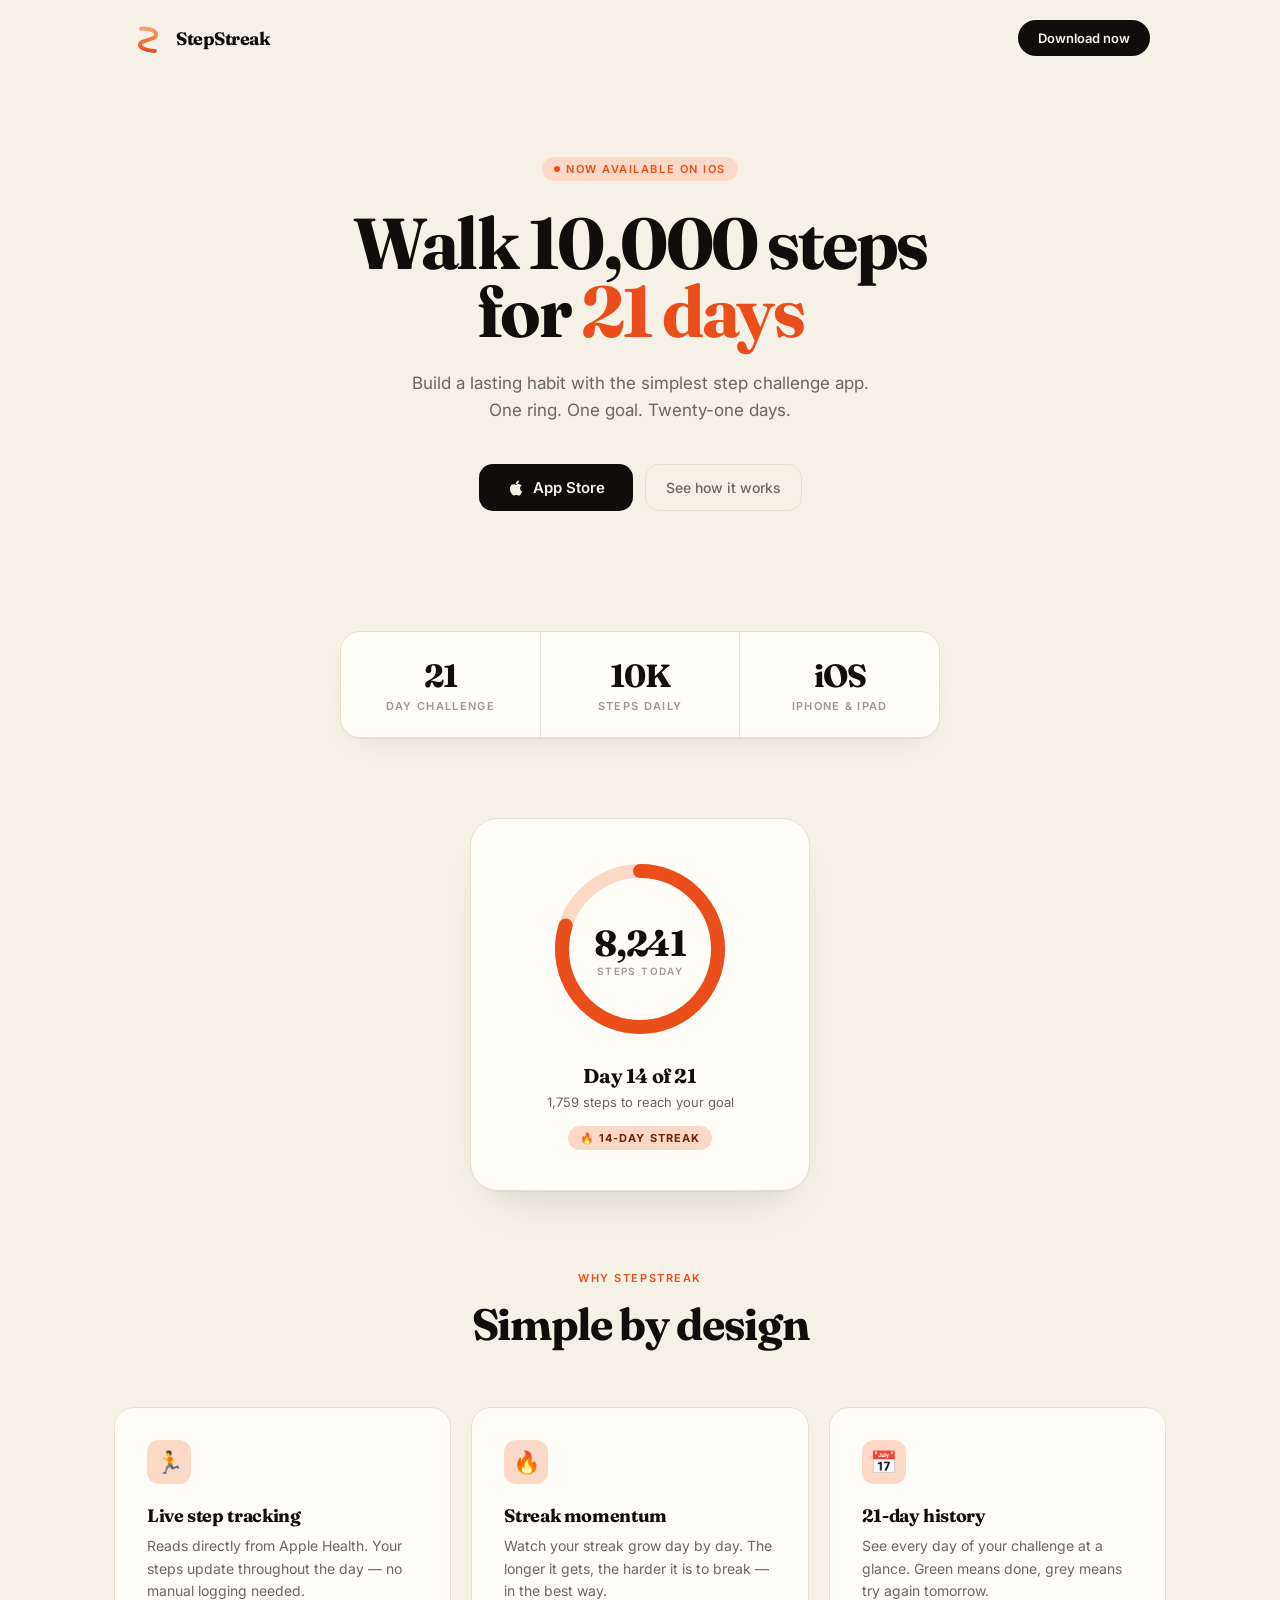
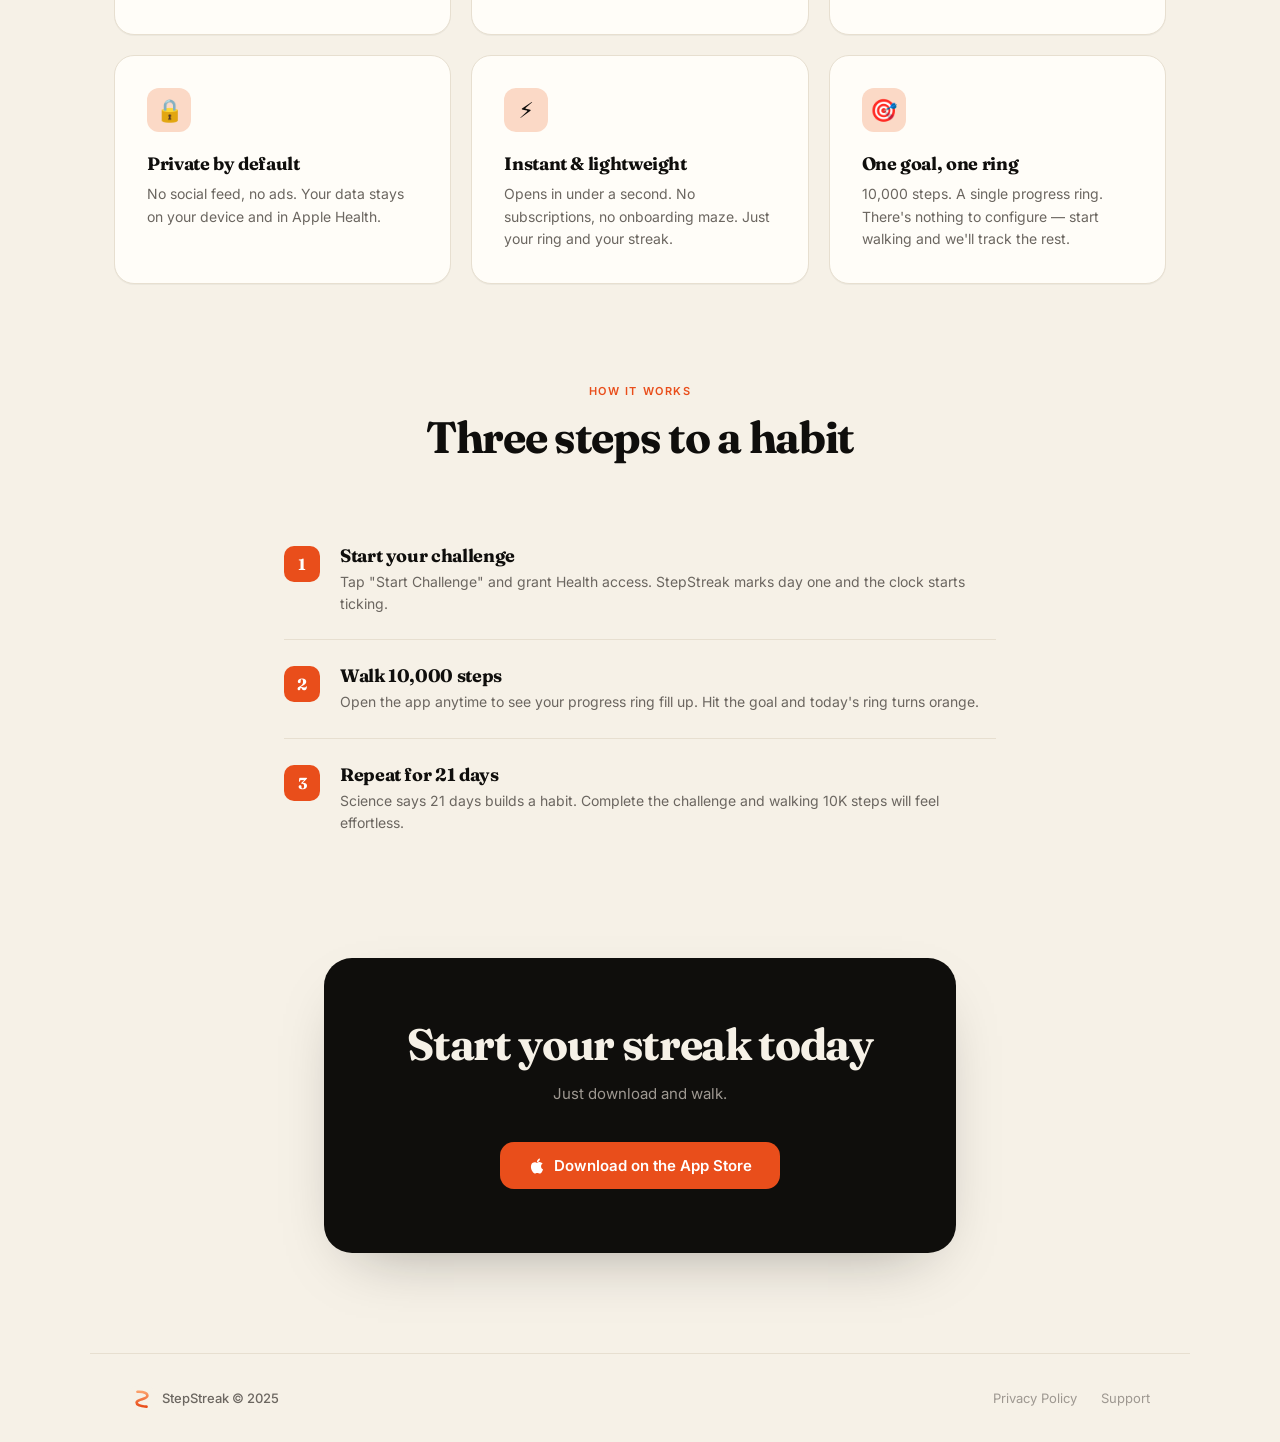
==== index.html @ fafa0986 "StepStreak site: landing, privacy, terms, support, AASA, invite fallback" ====
<!DOCTYPE html>
<html lang="en">
<head>
<meta charset="utf-8"/>
<meta name="viewport" content="width=device-width,initial-scale=1"/>
<title>StepStreak — Walk 10,000 steps for 21 days</title>
<meta name="description" content="The 21-day step challenge. Walk 10,000 steps every day and build a streak that lasts. Available on iOS."/>
<meta property="og:title" content="StepStreak — Walk 10,000 steps for 21 days"/>
<meta property="og:description" content="The 21-day step challenge. Walk 10,000 steps every day and build a streak that lasts."/>
<meta property="og:type" content="website"/>
<link rel="preconnect" href="https://fonts.googleapis.com"/>
<link rel="preconnect" href="https://fonts.gstatic.com" crossorigin/>
<link href="https://fonts.googleapis.com/css2?family=Inter:wght@400;500;600;700&family=Fraunces:opsz,wght@9..144,400..800&display=swap" rel="stylesheet"/>
<style>
*, *::before, *::after { box-sizing: border-box; margin: 0; padding: 0; }

:root {
  --bg: #F6F1E7;
  --bg2: #FBF7EE;
  --card: #FFFDF8;
  --ink: #0F0E0C;
  --ink-muted: #6B6660;
  --ink-subtle: #9E9891;
  --line: #E7DFD0;
  --orange: #E94E1B;
  --orange-tint: #FBD9C6;
  --orange-deep: #7A1F00;
  --success: #1F9E6A;
  --font-display: 'Fraunces', Georgia, serif;
  --font-ui: 'Inter', system-ui, sans-serif;
}

html { background: var(--bg); color: var(--ink); font-family: var(--font-ui); -webkit-font-smoothing: antialiased; scroll-behavior: smooth; }

body { min-height: 100vh; overflow-x: hidden; }

/* ── Nav ── */
nav {
  display: flex;
  align-items: center;
  justify-content: space-between;
  padding: 20px 40px;
  max-width: 1100px;
  margin: 0 auto;
}

.nav-logo {
  display: flex;
  align-items: center;
  gap: 10px;
  text-decoration: none;
  color: var(--ink);
}

.nav-logo svg { width: 36px; height: 36px; border-radius: 9px; }

.nav-logo-text {
  font-family: var(--font-display);
  font-size: 18px;
  font-weight: 700;
  letter-spacing: -0.025em;
}

.nav-cta {
  background: var(--ink);
  color: var(--bg);
  font-size: 13px;
  font-weight: 600;
  padding: 10px 20px;
  border-radius: 999px;
  text-decoration: none;
  transition: opacity 0.15s;
}

.nav-cta:hover { opacity: 0.8; }

/* ── Hero ── */
.hero {
  text-align: center;
  padding: 80px 24px 60px;
  max-width: 720px;
  margin: 0 auto;
}

.eyebrow {
  display: inline-flex;
  align-items: center;
  gap: 6px;
  font-size: 11px;
  font-weight: 600;
  letter-spacing: 0.14em;
  text-transform: uppercase;
  color: var(--orange);
  background: var(--orange-tint);
  padding: 5px 12px;
  border-radius: 999px;
  margin-bottom: 28px;
}

.eyebrow-dot {
  width: 6px;
  height: 6px;
  background: var(--orange);
  border-radius: 50%;
  animation: pulse 2s infinite;
}

@keyframes pulse {
  0%, 100% { opacity: 1; transform: scale(1); }
  50% { opacity: 0.5; transform: scale(0.8); }
}

h1 {
  font-family: var(--font-display);
  font-size: clamp(40px, 7vw, 72px);
  font-weight: 700;
  letter-spacing: -0.035em;
  line-height: 0.95;
  color: var(--ink);
  margin-bottom: 24px;
}

h1 em {
  font-style: normal;
  color: var(--orange);
}

.hero-sub {
  font-size: 17px;
  line-height: 1.6;
  color: var(--ink-muted);
  max-width: 480px;
  margin: 0 auto 40px;
}

.hero-actions {
  display: flex;
  align-items: center;
  justify-content: center;
  gap: 12px;
  flex-wrap: wrap;
}

.btn-primary {
  display: inline-flex;
  align-items: center;
  gap: 8px;
  background: var(--ink);
  color: var(--bg);
  font-size: 15px;
  font-weight: 600;
  padding: 14px 28px;
  border-radius: 14px;
  text-decoration: none;
  transition: transform 0.15s, opacity 0.15s;
}

.btn-primary:hover { transform: translateY(-1px); opacity: 0.9; }

.btn-primary svg { width: 18px; height: 18px; }

.btn-ghost {
  font-size: 14px;
  font-weight: 500;
  color: var(--ink-muted);
  text-decoration: none;
  padding: 14px 20px;
  border-radius: 14px;
  border: 1.5px solid var(--line);
  transition: border-color 0.15s;
}

.btn-ghost:hover { border-color: var(--ink-muted); }

/* ── Stats bar ── */
.stats {
  display: flex;
  justify-content: center;
  gap: 0;
  max-width: 600px;
  margin: 60px auto;
  background: var(--card);
  border: 1px solid var(--line);
  border-radius: 20px;
  overflow: hidden;
  box-shadow: 0 1px 0 rgba(15,14,12,.04), 0 12px 32px -16px rgba(15,14,12,.12);
}

.stat {
  flex: 1;
  text-align: center;
  padding: 24px 16px;
  border-right: 1px solid var(--line);
}

.stat:last-child { border-right: none; }

.stat-num {
  font-family: var(--font-display);
  font-size: 32px;
  font-weight: 700;
  letter-spacing: -0.03em;
  color: var(--ink);
}

.stat-label {
  font-size: 11px;
  font-weight: 600;
  letter-spacing: 0.12em;
  text-transform: uppercase;
  color: var(--ink-subtle);
  margin-top: 4px;
}

/* ── Ring visual ── */
.ring-section {
  display: flex;
  justify-content: center;
  padding: 20px 24px 80px;
}

.ring-card {
  background: var(--card);
  border: 1px solid var(--line);
  border-radius: 28px;
  padding: 40px;
  max-width: 340px;
  width: 100%;
  text-align: center;
  box-shadow: 0 1px 0 rgba(15,14,12,.04), 0 24px 48px -24px rgba(15,14,12,.16);
}

.ring-wrap {
  position: relative;
  width: 180px;
  height: 180px;
  margin: 0 auto 24px;
}

.ring-svg {
  width: 180px;
  height: 180px;
  transform: rotate(-90deg);
}

.ring-track { fill: none; stroke: var(--orange-tint); stroke-width: 14; }

.ring-fill {
  fill: none;
  stroke: var(--orange);
  stroke-width: 14;
  stroke-linecap: round;
  stroke-dasharray: 489;
  stroke-dashoffset: 98;
  transition: stroke-dashoffset 1s cubic-bezier(0.2, 0.8, 0.2, 1);
}

.ring-center {
  position: absolute;
  inset: 0;
  display: flex;
  flex-direction: column;
  align-items: center;
  justify-content: center;
}

.ring-steps {
  font-family: var(--font-display);
  font-size: 36px;
  font-weight: 700;
  letter-spacing: -0.03em;
  color: var(--ink);
}

.ring-label {
  font-size: 10px;
  font-weight: 600;
  letter-spacing: 0.14em;
  text-transform: uppercase;
  color: var(--ink-subtle);
}

.ring-card-title {
  font-family: var(--font-display);
  font-size: 20px;
  font-weight: 700;
  letter-spacing: -0.02em;
  color: var(--ink);
  margin-bottom: 6px;
}

.ring-card-sub { font-size: 13px; color: var(--ink-muted); }

.streak-badge {
  display: inline-flex;
  align-items: center;
  gap: 5px;
  background: var(--orange-tint);
  color: var(--orange-deep);
  font-size: 11px;
  font-weight: 700;
  letter-spacing: 0.1em;
  text-transform: uppercase;
  padding: 5px 12px;
  border-radius: 999px;
  margin-top: 16px;
}

/* ── Features ── */
.features {
  padding: 0 24px 100px;
  max-width: 1100px;
  margin: 0 auto;
}

.section-eyebrow {
  font-size: 11px;
  font-weight: 600;
  letter-spacing: 0.14em;
  text-transform: uppercase;
  color: var(--orange);
  text-align: center;
  margin-bottom: 12px;
}

.section-title {
  font-family: var(--font-display);
  font-size: clamp(28px, 4vw, 44px);
  font-weight: 700;
  letter-spacing: -0.03em;
  text-align: center;
  color: var(--ink);
  margin-bottom: 56px;
}

.feature-grid {
  display: grid;
  grid-template-columns: repeat(auto-fit, minmax(280px, 1fr));
  gap: 20px;
}

.feature-card {
  background: var(--card);
  border: 1px solid var(--line);
  border-radius: 20px;
  padding: 32px;
  box-shadow: 0 1px 0 rgba(15,14,12,.04);
  transition: transform 0.2s, box-shadow 0.2s;
}

.feature-card:hover {
  transform: translateY(-2px);
  box-shadow: 0 1px 0 rgba(15,14,12,.04), 0 16px 40px -20px rgba(15,14,12,.14);
}

.feature-icon {
  width: 44px;
  height: 44px;
  background: var(--orange-tint);
  border-radius: 12px;
  display: flex;
  align-items: center;
  justify-content: center;
  margin-bottom: 20px;
  font-size: 22px;
}

.feature-title {
  font-family: var(--font-display);
  font-size: 18px;
  font-weight: 700;
  letter-spacing: -0.02em;
  color: var(--ink);
  margin-bottom: 8px;
}

.feature-desc {
  font-size: 14px;
  line-height: 1.6;
  color: var(--ink-muted);
}

/* ── How it works ── */
.how {
  padding: 0 24px 100px;
  max-width: 760px;
  margin: 0 auto;
  text-align: center;
}

.steps-list {
  display: flex;
  flex-direction: column;
  gap: 0;
  margin-top: 40px;
  text-align: left;
}

.step {
  display: flex;
  gap: 20px;
  padding: 24px 0;
  border-bottom: 1px solid var(--line);
}

.step:last-child { border-bottom: none; }

.step-num {
  width: 36px;
  height: 36px;
  background: var(--orange);
  color: #fff;
  border-radius: 10px;
  display: flex;
  align-items: center;
  justify-content: center;
  font-family: var(--font-display);
  font-size: 16px;
  font-weight: 700;
  flex-shrink: 0;
  margin-top: 2px;
}

.step-content {}

.step-title {
  font-family: var(--font-display);
  font-size: 18px;
  font-weight: 700;
  letter-spacing: -0.02em;
  color: var(--ink);
  margin-bottom: 4px;
}

.step-desc {
  font-size: 14px;
  line-height: 1.6;
  color: var(--ink-muted);
}

/* ── CTA ── */
.cta-section {
  padding: 0 24px 100px;
  max-width: 680px;
  margin: 0 auto;
  text-align: center;
}

.cta-card {
  background: var(--ink);
  border-radius: 28px;
  padding: 64px 48px;
  color: var(--bg);
  box-shadow: 0 24px 64px -32px rgba(15,14,12,.4);
}

.cta-card h2 {
  font-family: var(--font-display);
  font-size: clamp(28px, 5vw, 44px);
  font-weight: 700;
  letter-spacing: -0.03em;
  line-height: 1;
  margin-bottom: 16px;
}

.cta-card p {
  font-size: 15px;
  line-height: 1.6;
  color: var(--ink-subtle);
  margin-bottom: 36px;
}

.btn-orange {
  display: inline-flex;
  align-items: center;
  gap: 8px;
  background: var(--orange);
  color: #fff;
  font-size: 15px;
  font-weight: 600;
  padding: 14px 28px;
  border-radius: 14px;
  text-decoration: none;
  transition: transform 0.15s, opacity 0.15s;
}

.btn-orange:hover { transform: translateY(-1px); opacity: 0.9; }

/* ── Footer ── */
footer {
  border-top: 1px solid var(--line);
  padding: 32px 40px;
  max-width: 1100px;
  margin: 0 auto;
  display: flex;
  align-items: center;
  justify-content: space-between;
  flex-wrap: wrap;
  gap: 16px;
}

.footer-logo {
  display: flex;
  align-items: center;
  gap: 8px;
  text-decoration: none;
  color: var(--ink-muted);
  font-size: 13px;
  font-weight: 500;
}

.footer-logo svg { width: 24px; height: 24px; border-radius: 6px; }

.footer-links {
  display: flex;
  gap: 24px;
}

.footer-links a {
  font-size: 13px;
  color: var(--ink-subtle);
  text-decoration: none;
  transition: color 0.15s;
}

.footer-links a:hover { color: var(--ink); }

@media (max-width: 600px) {
  nav { padding: 16px 20px; }
  .hero { padding: 60px 20px 40px; }
  .stats { flex-direction: column; max-width: 280px; }
  .stat { border-right: none; border-bottom: 1px solid var(--line); }
  .stat:last-child { border-bottom: none; }
  .cta-card { padding: 40px 24px; }
  footer { flex-direction: column; align-items: flex-start; padding: 24px 20px; }
}
</style>
</head>
<body>

<!-- Nav -->
<nav>
  <a href="/" class="nav-logo">
    <svg xmlns="http://www.w3.org/2000/svg" viewBox="0 0 200 200">
      <rect width="200" height="200" rx="44" fill="#F6F1E7"/>
      <defs><linearGradient id="g" x1="50%" y1="0%" x2="50%" y2="100%"><stop offset="0%" stop-color="#FBA06B"/><stop offset="100%" stop-color="#E94E1B"/></linearGradient></defs>
      <path d="M62 48 C62 48, 145 42, 145 82 C145 112, 55 108, 55 138 C55 168, 138 172, 138 172" fill="none" stroke="url(#g)" stroke-width="22" stroke-linecap="round"/>
    </svg>
    <span class="nav-logo-text">StepStreak</span>
  </a>
  <a href="#download" class="nav-cta">Download now</a>
</nav>

<!-- Hero -->
<section class="hero">
  <div class="eyebrow"><span class="eyebrow-dot"></span>Now available on iOS</div>
  <h1>Walk 10,000 steps for <em>21 days</em></h1>
  <p class="hero-sub">Build a lasting habit with the simplest step challenge app. One ring. One goal. Twenty-one days.</p>
  <div class="hero-actions">
    <a href="#download" class="btn-primary" id="download">
      <svg viewBox="0 0 24 24" fill="currentColor"><path d="M18.71 19.5c-.83 1.24-1.71 2.45-3.05 2.47-1.34.03-1.77-.79-3.29-.79-1.53 0-2 .77-3.27.82-1.31.05-2.3-1.32-3.14-2.53C4.25 17 2.94 12.45 4.7 9.39c.87-1.52 2.43-2.48 4.12-2.51 1.28-.02 2.5.87 3.29.87.78 0 2.26-1.07 3.8-.91.65.03 2.47.26 3.64 1.98-.09.06-2.17 1.28-2.15 3.81.03 3.02 2.65 4.03 2.68 4.04-.03.07-.42 1.44-1.38 2.83M13 3.5c.73-.83 1.94-1.46 2.94-1.5.13 1.17-.34 2.35-1.04 3.19-.69.85-1.83 1.51-2.95 1.42-.15-1.15.41-2.35 1.05-3.11z"/></svg>
      App Store
    </a>
    <a href="#how" class="btn-ghost">See how it works</a>
  </div>
</section>

<!-- Stats -->
<div class="stats">
  <div class="stat">
    <div class="stat-num">21</div>
    <div class="stat-label">Day challenge</div>
  </div>
  <div class="stat">
    <div class="stat-num">10K</div>
    <div class="stat-label">Steps daily</div>
  </div>
  <div class="stat">
    <div class="stat-num">iOS</div>
    <div class="stat-label">iPhone & iPad</div>
  </div>
</div>

<!-- Ring visual -->
<div class="ring-section">
  <div class="ring-card">
    <div class="ring-wrap">
      <svg class="ring-svg" viewBox="0 0 180 180">
        <circle class="ring-track" cx="90" cy="90" r="78"/>
        <circle class="ring-fill" cx="90" cy="90" r="78"/>
      </svg>
      <div class="ring-center">
        <span class="ring-steps">8,241</span>
        <span class="ring-label">steps today</span>
      </div>
    </div>
    <div class="ring-card-title">Day 14 of 21</div>
    <div class="ring-card-sub">1,759 steps to reach your goal</div>
    <div class="streak-badge">🔥 14-day streak</div>
  </div>
</div>

<!-- Features -->
<section class="features">
  <div class="section-eyebrow">Why StepStreak</div>
  <div class="section-title">Simple by design</div>
  <div class="feature-grid">
    <div class="feature-card">
      <div class="feature-icon">🏃</div>
      <div class="feature-title">Live step tracking</div>
      <div class="feature-desc">Reads directly from Apple Health. Your steps update throughout the day — no manual logging needed.</div>
    </div>
    <div class="feature-card">
      <div class="feature-icon">🔥</div>
      <div class="feature-title">Streak momentum</div>
      <div class="feature-desc">Watch your streak grow day by day. The longer it gets, the harder it is to break — in the best way.</div>
    </div>
    <div class="feature-card">
      <div class="feature-icon">📅</div>
      <div class="feature-title">21-day history</div>
      <div class="feature-desc">See every day of your challenge at a glance. Green means done, grey means try again tomorrow.</div>
    </div>
    <div class="feature-card">
      <div class="feature-icon">🔒</div>
      <div class="feature-title">Private by default</div>
      <div class="feature-desc">No social feed, no ads. Your data stays on your device and in Apple Health.</div>
    </div>
    <div class="feature-card">
      <div class="feature-icon">⚡️</div>
      <div class="feature-title">Instant & lightweight</div>
      <div class="feature-desc">Opens in under a second. No subscriptions, no onboarding maze. Just your ring and your streak.</div>
    </div>
    <div class="feature-card">
      <div class="feature-icon">🎯</div>
      <div class="feature-title">One goal, one ring</div>
      <div class="feature-desc">10,000 steps. A single progress ring. There's nothing to configure — start walking and we'll track the rest.</div>
    </div>
  </div>
</section>

<!-- How it works -->
<section class="how" id="how">
  <div class="section-eyebrow">How it works</div>
  <div class="section-title">Three steps to a habit</div>
  <div class="steps-list">
    <div class="step">
      <div class="step-num">1</div>
      <div class="step-content">
        <div class="step-title">Start your challenge</div>
        <div class="step-desc">Tap "Start Challenge" and grant Health access. StepStreak marks day one and the clock starts ticking.</div>
      </div>
    </div>
    <div class="step">
      <div class="step-num">2</div>
      <div class="step-content">
        <div class="step-title">Walk 10,000 steps</div>
        <div class="step-desc">Open the app anytime to see your progress ring fill up. Hit the goal and today's ring turns orange.</div>
      </div>
    </div>
    <div class="step">
      <div class="step-num">3</div>
      <div class="step-content">
        <div class="step-title">Repeat for 21 days</div>
        <div class="step-desc">Science says 21 days builds a habit. Complete the challenge and walking 10K steps will feel effortless.</div>
      </div>
    </div>
  </div>
</section>

<!-- CTA -->
<section class="cta-section">
  <div class="cta-card">
    <h2>Start your streak today</h2>
    <p>Just download and walk.</p>
    <a href="#" class="btn-orange">
      <svg viewBox="0 0 24 24" fill="currentColor" style="width:18px;height:18px"><path d="M18.71 19.5c-.83 1.24-1.71 2.45-3.05 2.47-1.34.03-1.77-.79-3.29-.79-1.53 0-2 .77-3.27.82-1.31.05-2.3-1.32-3.14-2.53C4.25 17 2.94 12.45 4.7 9.39c.87-1.52 2.43-2.48 4.12-2.51 1.28-.02 2.5.87 3.29.87.78 0 2.26-1.07 3.8-.91.65.03 2.47.26 3.64 1.98-.09.06-2.17 1.28-2.15 3.81.03 3.02 2.65 4.03 2.68 4.04-.03.07-.42 1.44-1.38 2.83M13 3.5c.73-.83 1.94-1.46 2.94-1.5.13 1.17-.34 2.35-1.04 3.19-.69.85-1.83 1.51-2.95 1.42-.15-1.15.41-2.35 1.05-3.11z"/></svg>
      Download on the App Store
    </a>
  </div>
</section>

<!-- Footer -->
<footer>
  <a href="/" class="footer-logo">
    <svg xmlns="http://www.w3.org/2000/svg" viewBox="0 0 200 200">
      <rect width="200" height="200" rx="44" fill="#F6F1E7"/>
      <defs><linearGradient id="gf" x1="50%" y1="0%" x2="50%" y2="100%"><stop offset="0%" stop-color="#FBA06B"/><stop offset="100%" stop-color="#E94E1B"/></linearGradient></defs>
      <path d="M62 48 C62 48, 145 42, 145 82 C145 112, 55 108, 55 138 C55 168, 138 172, 138 172" fill="none" stroke="url(#gf)" stroke-width="22" stroke-linecap="round"/>
    </svg>
    StepStreak © 2025
  </a>
  <div class="footer-links">
    <a href="/privacy">Privacy Policy</a>
    <a href="/support">Support</a>
  </div>
</footer>

</body>
</html>
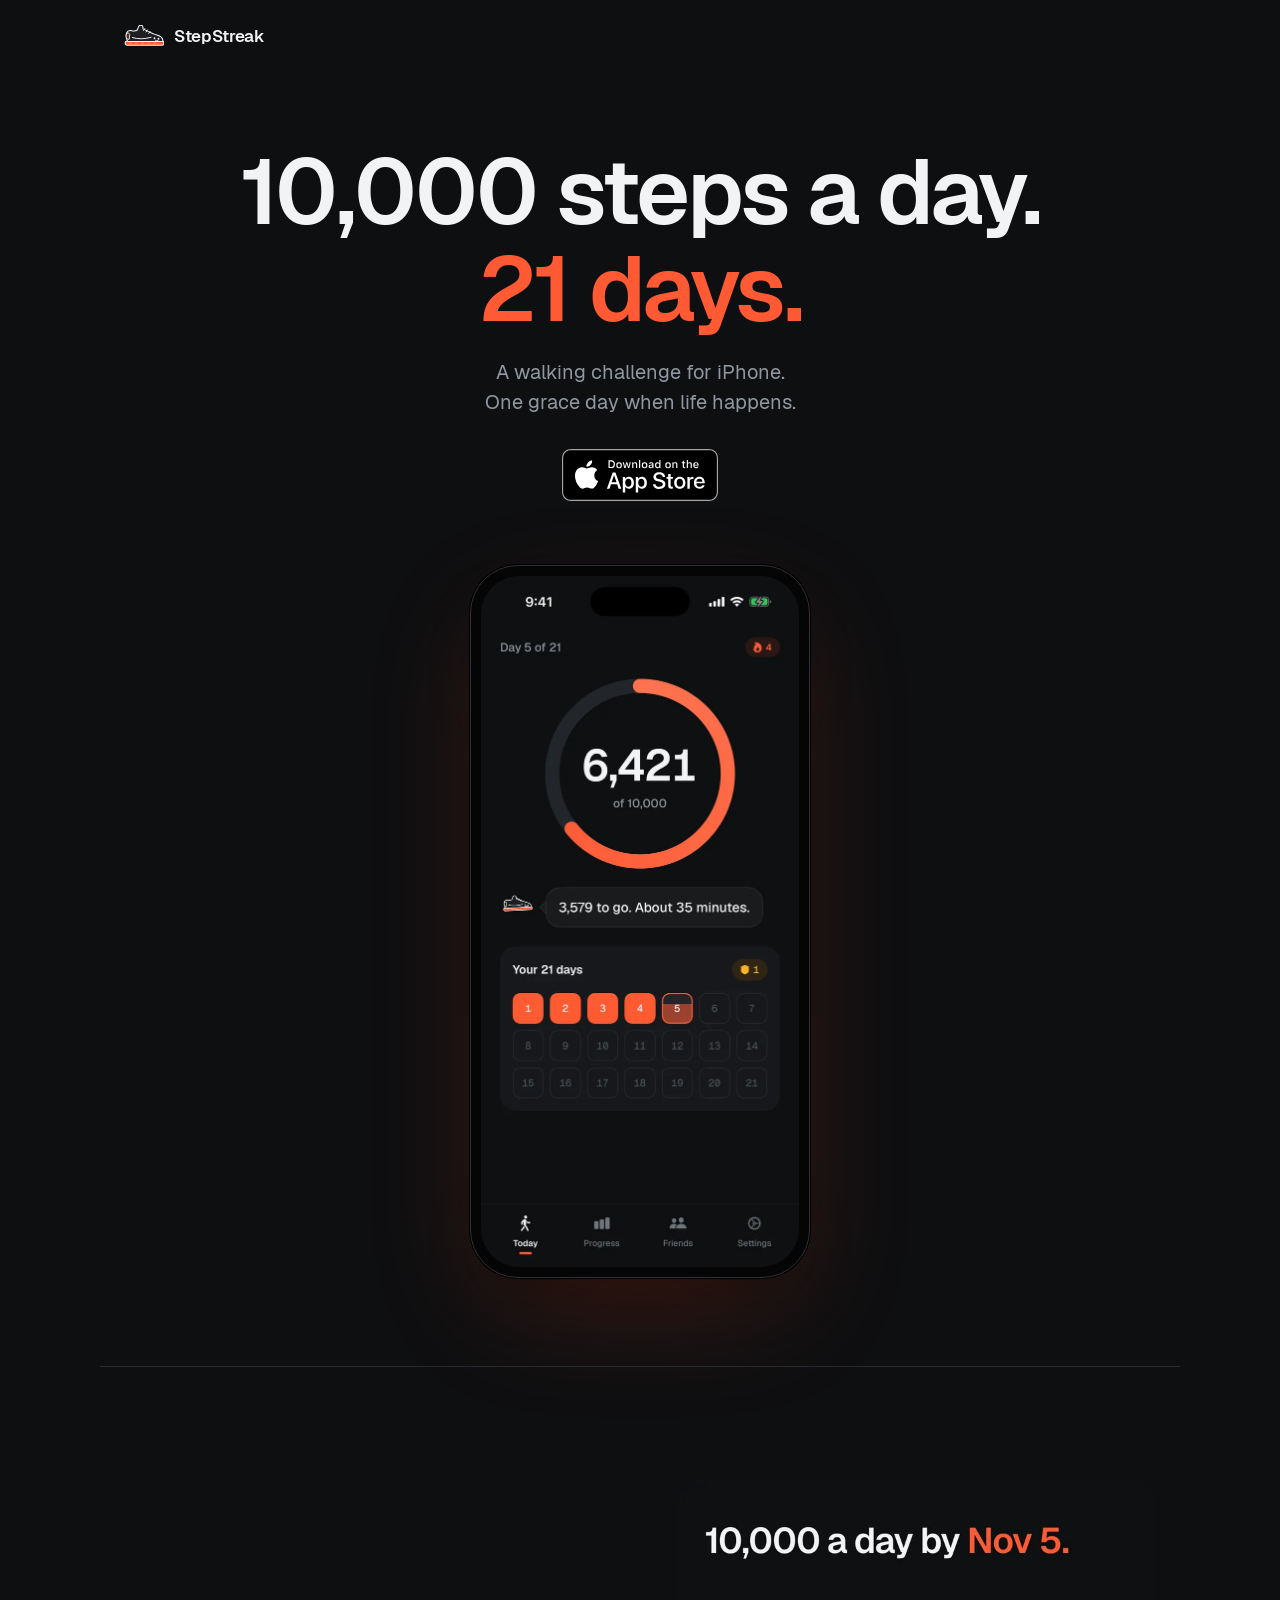
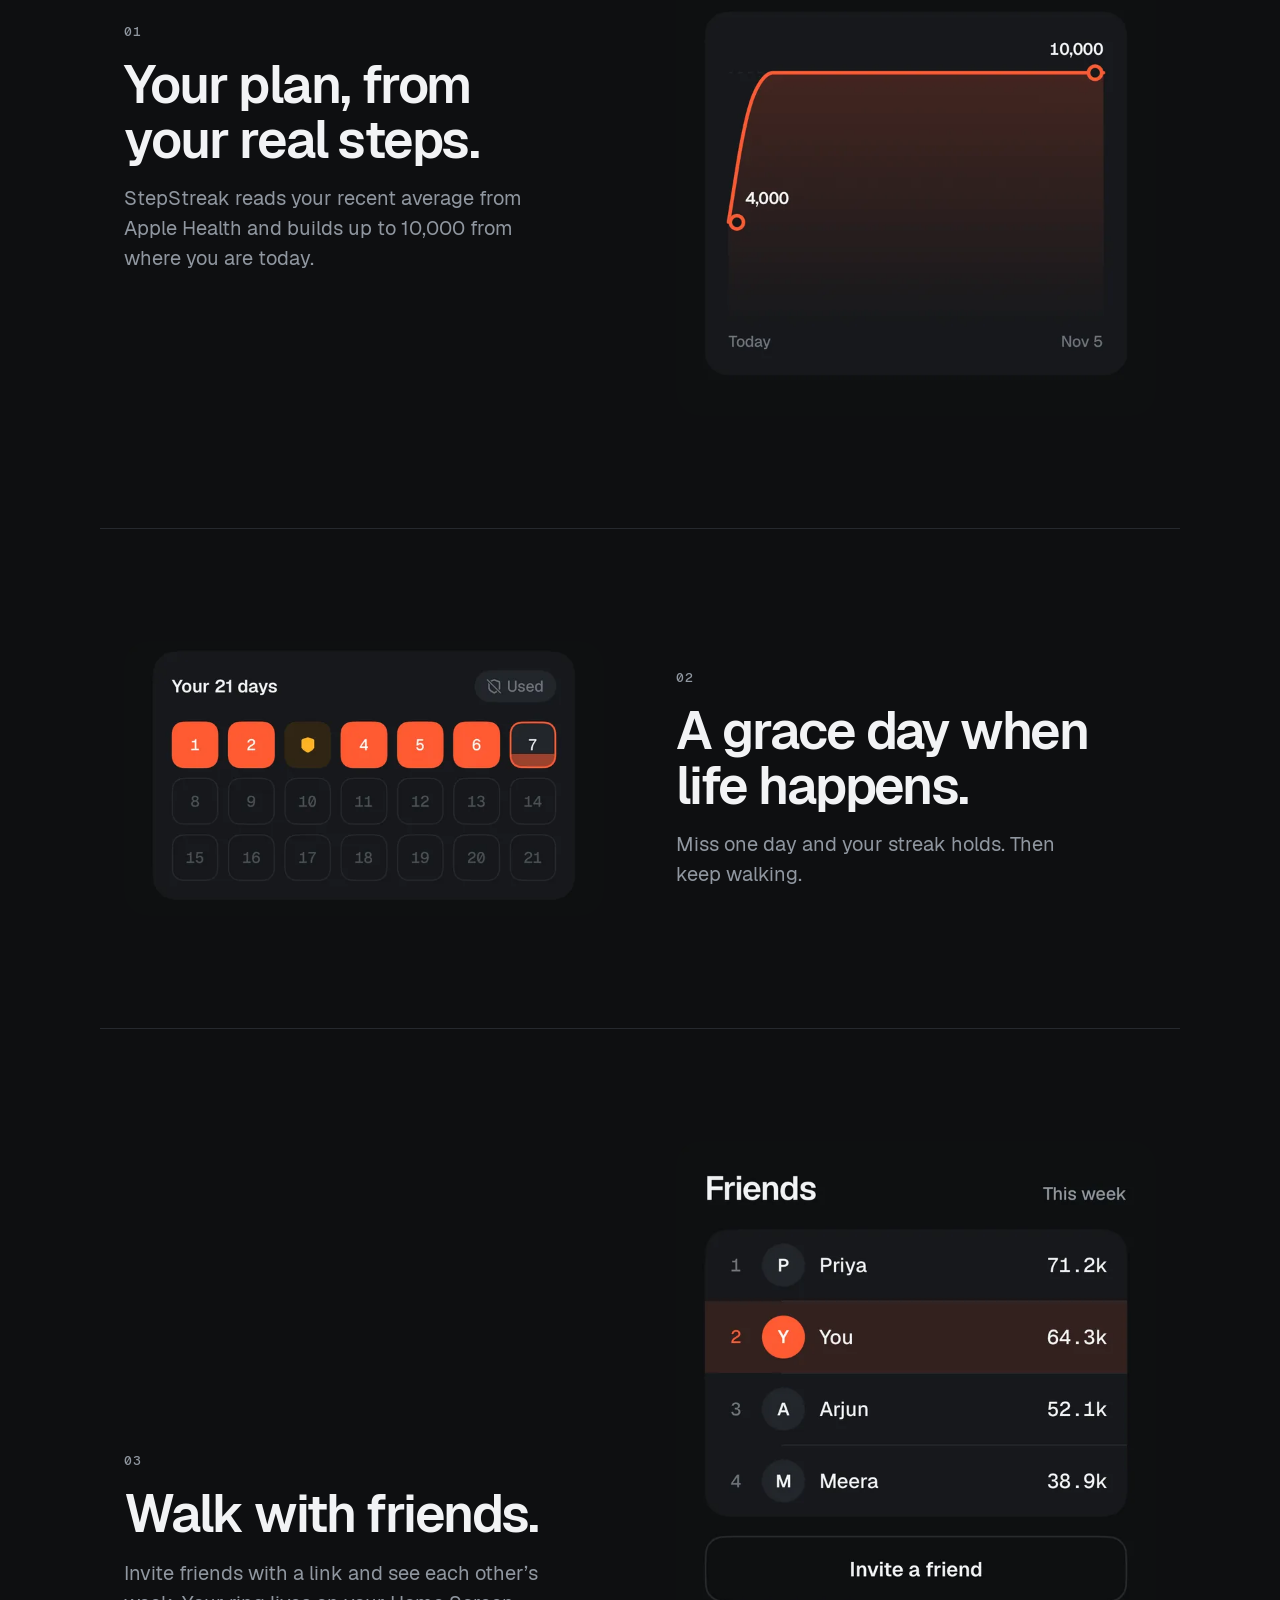
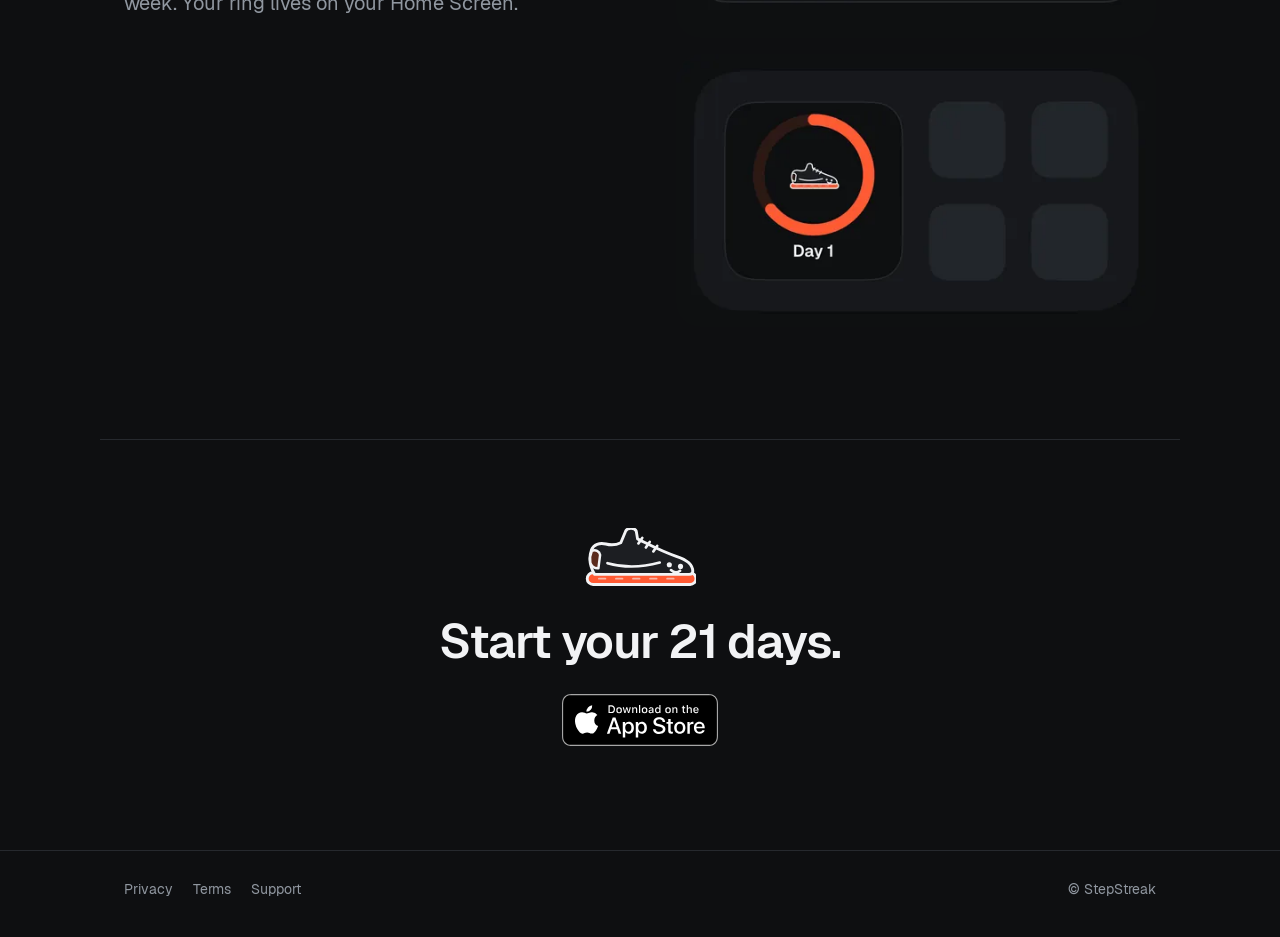
==== commit 9fec6211: "Redesign site in the Ember look to match the app Dark Ember tokens, self-hosted Geist/Geist Mono, sn" ====
--- a/index.html
+++ b/index.html
@@ -1,699 +1,131 @@
 <!DOCTYPE html>
 <html lang="en">
 <head>
-<meta charset="utf-8"/>
-<meta name="viewport" content="width=device-width,initial-scale=1"/>
-<title>StepStreak — Walk 10,000 steps for 21 days</title>
-<meta name="description" content="The 21-day step challenge. Walk 10,000 steps every day and build a streak that lasts. Available on iOS."/>
-<meta property="og:title" content="StepStreak — Walk 10,000 steps for 21 days"/>
-<meta property="og:description" content="The 21-day step challenge. Walk 10,000 steps every day and build a streak that lasts."/>
-<meta property="og:type" content="website"/>
-<link rel="preconnect" href="https://fonts.googleapis.com"/>
-<link rel="preconnect" href="https://fonts.gstatic.com" crossorigin/>
-<link href="https://fonts.googleapis.com/css2?family=Inter:wght@400;500;600;700&family=Fraunces:opsz,wght@9..144,400..800&display=swap" rel="stylesheet"/>
-<style>
-*, *::before, *::after { box-sizing: border-box; margin: 0; padding: 0; }
-
-:root {
-  --bg: #F6F1E7;
-  --bg2: #FBF7EE;
-  --card: #FFFDF8;
-  --ink: #0F0E0C;
-  --ink-muted: #6B6660;
-  --ink-subtle: #9E9891;
-  --line: #E7DFD0;
-  --orange: #E94E1B;
-  --orange-tint: #FBD9C6;
-  --orange-deep: #7A1F00;
-  --success: #1F9E6A;
-  --font-display: 'Fraunces', Georgia, serif;
-  --font-ui: 'Inter', system-ui, sans-serif;
-}
-
-html { background: var(--bg); color: var(--ink); font-family: var(--font-ui); -webkit-font-smoothing: antialiased; scroll-behavior: smooth; }
-
-body { min-height: 100vh; overflow-x: hidden; }
-
-/* ── Nav ── */
-nav {
-  display: flex;
-  align-items: center;
-  justify-content: space-between;
-  padding: 20px 40px;
-  max-width: 1100px;
-  margin: 0 auto;
-}
-
-.nav-logo {
-  display: flex;
-  align-items: center;
-  gap: 10px;
-  text-decoration: none;
-  color: var(--ink);
-}
-
-.nav-logo svg { width: 36px; height: 36px; border-radius: 9px; }
-
-.nav-logo-text {
-  font-family: var(--font-display);
-  font-size: 18px;
-  font-weight: 700;
-  letter-spacing: -0.025em;
-}
-
-.nav-cta {
-  background: var(--ink);
-  color: var(--bg);
-  font-size: 13px;
-  font-weight: 600;
-  padding: 10px 20px;
-  border-radius: 999px;
-  text-decoration: none;
-  transition: opacity 0.15s;
-}
-
-.nav-cta:hover { opacity: 0.8; }
-
-/* ── Hero ── */
-.hero {
-  text-align: center;
-  padding: 80px 24px 60px;
-  max-width: 720px;
-  margin: 0 auto;
-}
-
-.eyebrow {
-  display: inline-flex;
-  align-items: center;
-  gap: 6px;
-  font-size: 11px;
-  font-weight: 600;
-  letter-spacing: 0.14em;
-  text-transform: uppercase;
-  color: var(--orange);
-  background: var(--orange-tint);
-  padding: 5px 12px;
-  border-radius: 999px;
-  margin-bottom: 28px;
-}
-
-.eyebrow-dot {
-  width: 6px;
-  height: 6px;
-  background: var(--orange);
-  border-radius: 50%;
-  animation: pulse 2s infinite;
-}
-
-@keyframes pulse {
-  0%, 100% { opacity: 1; transform: scale(1); }
-  50% { opacity: 0.5; transform: scale(0.8); }
-}
-
-h1 {
-  font-family: var(--font-display);
-  font-size: clamp(40px, 7vw, 72px);
-  font-weight: 700;
-  letter-spacing: -0.035em;
-  line-height: 0.95;
-  color: var(--ink);
-  margin-bottom: 24px;
-}
-
-h1 em {
-  font-style: normal;
-  color: var(--orange);
-}
-
-.hero-sub {
-  font-size: 17px;
-  line-height: 1.6;
-  color: var(--ink-muted);
-  max-width: 480px;
-  margin: 0 auto 40px;
-}
-
-.hero-actions {
-  display: flex;
-  align-items: center;
-  justify-content: center;
-  gap: 12px;
-  flex-wrap: wrap;
-}
-
-.btn-primary {
-  display: inline-flex;
-  align-items: center;
-  gap: 8px;
-  background: var(--ink);
-  color: var(--bg);
-  font-size: 15px;
-  font-weight: 600;
-  padding: 14px 28px;
-  border-radius: 14px;
-  text-decoration: none;
-  transition: transform 0.15s, opacity 0.15s;
-}
-
-.btn-primary:hover { transform: translateY(-1px); opacity: 0.9; }
-
-.btn-primary svg { width: 18px; height: 18px; }
-
-.btn-ghost {
-  font-size: 14px;
-  font-weight: 500;
-  color: var(--ink-muted);
-  text-decoration: none;
-  padding: 14px 20px;
-  border-radius: 14px;
-  border: 1.5px solid var(--line);
-  transition: border-color 0.15s;
-}
-
-.btn-ghost:hover { border-color: var(--ink-muted); }
-
-/* ── Stats bar ── */
-.stats {
-  display: flex;
-  justify-content: center;
-  gap: 0;
-  max-width: 600px;
-  margin: 60px auto;
-  background: var(--card);
-  border: 1px solid var(--line);
-  border-radius: 20px;
-  overflow: hidden;
-  box-shadow: 0 1px 0 rgba(15,14,12,.04), 0 12px 32px -16px rgba(15,14,12,.12);
-}
-
-.stat {
-  flex: 1;
-  text-align: center;
-  padding: 24px 16px;
-  border-right: 1px solid var(--line);
-}
-
-.stat:last-child { border-right: none; }
-
-.stat-num {
-  font-family: var(--font-display);
-  font-size: 32px;
-  font-weight: 700;
-  letter-spacing: -0.03em;
-  color: var(--ink);
-}
-
-.stat-label {
-  font-size: 11px;
-  font-weight: 600;
-  letter-spacing: 0.12em;
-  text-transform: uppercase;
-  color: var(--ink-subtle);
-  margin-top: 4px;
-}
-
-/* ── Ring visual ── */
-.ring-section {
-  display: flex;
-  justify-content: center;
-  padding: 20px 24px 80px;
-}
-
-.ring-card {
-  background: var(--card);
-  border: 1px solid var(--line);
-  border-radius: 28px;
-  padding: 40px;
-  max-width: 340px;
-  width: 100%;
-  text-align: center;
-  box-shadow: 0 1px 0 rgba(15,14,12,.04), 0 24px 48px -24px rgba(15,14,12,.16);
-}
-
-.ring-wrap {
-  position: relative;
-  width: 180px;
-  height: 180px;
-  margin: 0 auto 24px;
-}
-
-.ring-svg {
-  width: 180px;
-  height: 180px;
-  transform: rotate(-90deg);
-}
-
-.ring-track { fill: none; stroke: var(--orange-tint); stroke-width: 14; }
-
-.ring-fill {
-  fill: none;
-  stroke: var(--orange);
-  stroke-width: 14;
-  stroke-linecap: round;
-  stroke-dasharray: 489;
-  stroke-dashoffset: 98;
-  transition: stroke-dashoffset 1s cubic-bezier(0.2, 0.8, 0.2, 1);
-}
-
-.ring-center {
-  position: absolute;
-  inset: 0;
-  display: flex;
-  flex-direction: column;
-  align-items: center;
-  justify-content: center;
-}
-
-.ring-steps {
-  font-family: var(--font-display);
-  font-size: 36px;
-  font-weight: 700;
-  letter-spacing: -0.03em;
-  color: var(--ink);
-}
-
-.ring-label {
-  font-size: 10px;
-  font-weight: 600;
-  letter-spacing: 0.14em;
-  text-transform: uppercase;
-  color: var(--ink-subtle);
-}
-
-.ring-card-title {
-  font-family: var(--font-display);
-  font-size: 20px;
-  font-weight: 700;
-  letter-spacing: -0.02em;
-  color: var(--ink);
-  margin-bottom: 6px;
-}
-
-.ring-card-sub { font-size: 13px; color: var(--ink-muted); }
-
-.streak-badge {
-  display: inline-flex;
-  align-items: center;
-  gap: 5px;
-  background: var(--orange-tint);
-  color: var(--orange-deep);
-  font-size: 11px;
-  font-weight: 700;
-  letter-spacing: 0.1em;
-  text-transform: uppercase;
-  padding: 5px 12px;
-  border-radius: 999px;
-  margin-top: 16px;
-}
-
-/* ── Features ── */
-.features {
-  padding: 0 24px 100px;
-  max-width: 1100px;
-  margin: 0 auto;
-}
-
-.section-eyebrow {
-  font-size: 11px;
-  font-weight: 600;
-  letter-spacing: 0.14em;
-  text-transform: uppercase;
-  color: var(--orange);
-  text-align: center;
-  margin-bottom: 12px;
-}
-
-.section-title {
-  font-family: var(--font-display);
-  font-size: clamp(28px, 4vw, 44px);
-  font-weight: 700;
-  letter-spacing: -0.03em;
-  text-align: center;
-  color: var(--ink);
-  margin-bottom: 56px;
-}
-
-.feature-grid {
-  display: grid;
-  grid-template-columns: repeat(auto-fit, minmax(280px, 1fr));
-  gap: 20px;
-}
-
-.feature-card {
-  background: var(--card);
-  border: 1px solid var(--line);
-  border-radius: 20px;
-  padding: 32px;
-  box-shadow: 0 1px 0 rgba(15,14,12,.04);
-  transition: transform 0.2s, box-shadow 0.2s;
-}
-
-.feature-card:hover {
-  transform: translateY(-2px);
-  box-shadow: 0 1px 0 rgba(15,14,12,.04), 0 16px 40px -20px rgba(15,14,12,.14);
-}
-
-.feature-icon {
-  width: 44px;
-  height: 44px;
-  background: var(--orange-tint);
-  border-radius: 12px;
-  display: flex;
-  align-items: center;
-  justify-content: center;
-  margin-bottom: 20px;
-  font-size: 22px;
-}
-
-.feature-title {
-  font-family: var(--font-display);
-  font-size: 18px;
-  font-weight: 700;
-  letter-spacing: -0.02em;
-  color: var(--ink);
-  margin-bottom: 8px;
-}
-
-.feature-desc {
-  font-size: 14px;
-  line-height: 1.6;
-  color: var(--ink-muted);
-}
-
-/* ── How it works ── */
-.how {
-  padding: 0 24px 100px;
-  max-width: 760px;
-  margin: 0 auto;
-  text-align: center;
-}
-
-.steps-list {
-  display: flex;
-  flex-direction: column;
-  gap: 0;
-  margin-top: 40px;
-  text-align: left;
-}
-
-.step {
-  display: flex;
-  gap: 20px;
-  padding: 24px 0;
-  border-bottom: 1px solid var(--line);
-}
-
-.step:last-child { border-bottom: none; }
-
-.step-num {
-  width: 36px;
-  height: 36px;
-  background: var(--orange);
-  color: #fff;
-  border-radius: 10px;
-  display: flex;
-  align-items: center;
-  justify-content: center;
-  font-family: var(--font-display);
-  font-size: 16px;
-  font-weight: 700;
-  flex-shrink: 0;
-  margin-top: 2px;
-}
-
-.step-content {}
-
-.step-title {
-  font-family: var(--font-display);
-  font-size: 18px;
-  font-weight: 700;
-  letter-spacing: -0.02em;
-  color: var(--ink);
-  margin-bottom: 4px;
-}
-
-.step-desc {
-  font-size: 14px;
-  line-height: 1.6;
-  color: var(--ink-muted);
-}
-
-/* ── CTA ── */
-.cta-section {
-  padding: 0 24px 100px;
-  max-width: 680px;
-  margin: 0 auto;
-  text-align: center;
-}
-
-.cta-card {
-  background: var(--ink);
-  border-radius: 28px;
-  padding: 64px 48px;
-  color: var(--bg);
-  box-shadow: 0 24px 64px -32px rgba(15,14,12,.4);
-}
-
-.cta-card h2 {
-  font-family: var(--font-display);
-  font-size: clamp(28px, 5vw, 44px);
-  font-weight: 700;
-  letter-spacing: -0.03em;
-  line-height: 1;
-  margin-bottom: 16px;
-}
-
-.cta-card p {
-  font-size: 15px;
-  line-height: 1.6;
-  color: var(--ink-subtle);
-  margin-bottom: 36px;
-}
-
-.btn-orange {
-  display: inline-flex;
-  align-items: center;
-  gap: 8px;
-  background: var(--orange);
-  color: #fff;
-  font-size: 15px;
-  font-weight: 600;
-  padding: 14px 28px;
-  border-radius: 14px;
-  text-decoration: none;
-  transition: transform 0.15s, opacity 0.15s;
-}
-
-.btn-orange:hover { transform: translateY(-1px); opacity: 0.9; }
-
-/* ── Footer ── */
-footer {
-  border-top: 1px solid var(--line);
-  padding: 32px 40px;
-  max-width: 1100px;
-  margin: 0 auto;
-  display: flex;
-  align-items: center;
-  justify-content: space-between;
-  flex-wrap: wrap;
-  gap: 16px;
-}
-
-.footer-logo {
-  display: flex;
-  align-items: center;
-  gap: 8px;
-  text-decoration: none;
-  color: var(--ink-muted);
-  font-size: 13px;
-  font-weight: 500;
-}
-
-.footer-logo svg { width: 24px; height: 24px; border-radius: 6px; }
-
-.footer-links {
-  display: flex;
-  gap: 24px;
-}
-
-.footer-links a {
-  font-size: 13px;
-  color: var(--ink-subtle);
-  text-decoration: none;
-  transition: color 0.15s;
-}
-
-.footer-links a:hover { color: var(--ink); }
-
-@media (max-width: 600px) {
-  nav { padding: 16px 20px; }
-  .hero { padding: 60px 20px 40px; }
-  .stats { flex-direction: column; max-width: 280px; }
-  .stat { border-right: none; border-bottom: 1px solid var(--line); }
-  .stat:last-child { border-bottom: none; }
-  .cta-card { padding: 40px 24px; }
-  footer { flex-direction: column; align-items: flex-start; padding: 24px 20px; }
-}
-</style>
+<meta charset="utf-8">
+<meta name="viewport" content="width=device-width,initial-scale=1">
+<title>StepStreak — 10,000 steps a day. 21 days.</title>
+<meta name="description" content="StepStreak is a 21-day walking challenge for iPhone: 10,000 steps a day, a plan built from your real steps, one grace day, and friends to walk with.">
+<meta name="theme-color" content="#0E0F11">
+<meta name="apple-itunes-app" content="app-id=6762073260">
+<link rel="canonical" href="https://stepsstreak.com/">
+<meta property="og:type" content="website">
+<meta property="og:url" content="https://stepsstreak.com/">
+<meta property="og:title" content="StepStreak — 10,000 steps a day. 21 days.">
+<meta property="og:description" content="A 21-day walking challenge for iPhone. One grace day when life happens.">
+<meta property="og:image" content="https://stepsstreak.com/assets/og.jpg">
+<meta property="og:image:width" content="1200">
+<meta property="og:image:height" content="630">
+<meta name="twitter:card" content="summary_large_image">
+<link rel="icon" href="/assets/favicon-64.png" type="image/png">
+<link rel="apple-touch-icon" href="/assets/icon-180.png">
+<link rel="preload" href="/assets/fonts/Geist-SemiBold.woff2" as="font" type="font/woff2" crossorigin>
+<link rel="preload" href="/assets/img/home.webp" as="image" type="image/webp">
+<link rel="stylesheet" href="/assets/site.css">
 </head>
 <body>
+<svg width="0" height="0" style="position:absolute" aria-hidden="true">
+  <symbol id="sneaker" viewBox="10 14 105 56">
+    <g stroke="#F2F3F5" stroke-linecap="round" stroke-linejoin="round">
+      <rect x="13" y="56" width="102" height="11" rx="5.5" fill="#FF5A33" stroke-width="2.7"/>
+      <path d="M20 57.5C15.5 50 14.5 41.5 17 34.5c2-5 7.5-7 13.5-5.5 4.5 1.2 9.5 1 14-1.2L49 17c1.6-3.4 8.4-3.6 10 0l1.2 7.2C72 30 84 36.5 96.5 40.5c9.5 3 15.5 7.8 15.5 14 0 2-1.3 3-3.3 3z" fill="#1C1E22" stroke-width="2.7"/>
+      <path d="M17.3 35.5c3.4-1.6 7.3.2 7.8 3.7l-1.6 12.6c-3.5.2-6.7-1.8-7.6-5.3-.6-3.7-.2-7.5 1.4-11z" fill="#5A2A1C" stroke-width="2.3"/>
+      <path d="M61 28.5l3.6-5.2M68 32.3l3.6-5.2M75 36l3.6-5.2M32 47c15 4.3 31 4.3 49-.6M91.5 53.5c2.6 2.3 6 2.6 8.6.6" fill="none" stroke-width="2.5"/>
+      <circle cx="90" cy="48.5" r="2.4" fill="#F2F3F5" stroke="none"/>
+      <circle cx="100.5" cy="50" r="2.4" fill="#F2F3F5" stroke="none"/>
+      <path d="M24 61.5h6M40 61.5h6M56 61.5h6M72 61.5h6M88 61.5h6" fill="none" stroke-width="1.8" stroke-opacity=".6"/>
+    </g>
+  </symbol>
+</svg>
+<a class="skip" href="#main">Skip to content</a>
 
-<!-- Nav -->
-<nav>
-  <a href="/" class="nav-logo">
-    <svg xmlns="http://www.w3.org/2000/svg" viewBox="0 0 200 200">
-      <rect width="200" height="200" rx="44" fill="#F6F1E7"/>
-      <defs><linearGradient id="g" x1="50%" y1="0%" x2="50%" y2="100%"><stop offset="0%" stop-color="#FBA06B"/><stop offset="100%" stop-color="#E94E1B"/></linearGradient></defs>
-      <path d="M62 48 C62 48, 145 42, 145 82 C145 112, 55 108, 55 138 C55 168, 138 172, 138 172" fill="none" stroke="url(#g)" stroke-width="22" stroke-linecap="round"/>
-    </svg>
-    <span class="nav-logo-text">StepStreak</span>
+<header class="wrap top">
+  <a class="brand" href="/" aria-label="StepStreak home">
+    <svg viewBox="0 0 105 56" aria-hidden="true"><use href="#sneaker"/></svg>
+    StepStreak
   </a>
-  <a href="#download" class="nav-cta">Download now</a>
-</nav>
+</header>
 
-<!-- Hero -->
-<section class="hero">
-  <div class="eyebrow"><span class="eyebrow-dot"></span>Now available on iOS</div>
-  <h1>Walk 10,000 steps for <em>21 days</em></h1>
-  <p class="hero-sub">Build a lasting habit with the simplest step challenge app. One ring. One goal. Twenty-one days.</p>
-  <div class="hero-actions">
-    <a href="#download" class="btn-primary" id="download">
-      <svg viewBox="0 0 24 24" fill="currentColor"><path d="M18.71 19.5c-.83 1.24-1.71 2.45-3.05 2.47-1.34.03-1.77-.79-3.29-.79-1.53 0-2 .77-3.27.82-1.31.05-2.3-1.32-3.14-2.53C4.25 17 2.94 12.45 4.7 9.39c.87-1.52 2.43-2.48 4.12-2.51 1.28-.02 2.5.87 3.29.87.78 0 2.26-1.07 3.8-.91.65.03 2.47.26 3.64 1.98-.09.06-2.17 1.28-2.15 3.81.03 3.02 2.65 4.03 2.68 4.04-.03.07-.42 1.44-1.38 2.83M13 3.5c.73-.83 1.94-1.46 2.94-1.5.13 1.17-.34 2.35-1.04 3.19-.69.85-1.83 1.51-2.95 1.42-.15-1.15.41-2.35 1.05-3.11z"/></svg>
-      App Store
-    </a>
-    <a href="#how" class="btn-ghost">See how it works</a>
-  </div>
-</section>
+<main id="main">
+  <section class="wrap hero">
+    <div class="hero-copy">
+      <h1><span class="nowrap">10,000 steps</span> <span class="nowrap">a day.</span><br><span class="accent">21 days.</span></h1>
+      <p class="lead">A walking challenge for iPhone. One grace day when life happens.</p>
+      <a class="badge" href="https://apps.apple.com/app/id6762073260">
+        <img src="/assets/app-store-badge.svg" width="156" height="52" alt="Download on the App Store">
+      </a>
+    </div>
+    <div class="phone">
+      <picture>
+        <source srcset="/assets/img/home.webp" type="image/webp">
+        <img src="/assets/img/home.jpg" width="640" height="1391" alt="StepStreak Today screen: day 5 of 21, 6,421 of 10,000 steps, and the 21-day grid.">
+      </picture>
+    </div>
+  </section>
 
-<!-- Stats -->
-<div class="stats">
-  <div class="stat">
-    <div class="stat-num">21</div>
-    <div class="stat-label">Day challenge</div>
-  </div>
-  <div class="stat">
-    <div class="stat-num">10K</div>
-    <div class="stat-label">Steps daily</div>
-  </div>
-  <div class="stat">
-    <div class="stat-num">iOS</div>
-    <div class="stat-label">iPhone & iPad</div>
-  </div>
-</div>
+  <section class="wrap feature" aria-labelledby="f1">
+    <div class="copy">
+      <p class="n">01</p>
+      <h2 id="f1">Your plan, from your real steps.</h2>
+      <p class="lead">StepStreak reads your recent average from Apple Health and builds up to 10,000 from where you are today.</p>
+    </div>
+    <div class="shot">
+      <picture>
+        <source srcset="/assets/img/plan.webp" type="image/webp">
+        <img src="/assets/img/plan.jpg" width="720" height="806" loading="lazy" decoding="async" alt="Plan screen: 10,000 a day by Nov 5, rising from 4,000 today.">
+      </picture>
+    </div>
+  </section>
 
-<!-- Ring visual -->
-<div class="ring-section">
-  <div class="ring-card">
-    <div class="ring-wrap">
-      <svg class="ring-svg" viewBox="0 0 180 180">
-        <circle class="ring-track" cx="90" cy="90" r="78"/>
-        <circle class="ring-fill" cx="90" cy="90" r="78"/>
-      </svg>
-      <div class="ring-center">
-        <span class="ring-steps">8,241</span>
-        <span class="ring-label">steps today</span>
+  <section class="wrap feature flip" aria-labelledby="f2">
+    <div class="copy">
+      <p class="n">02</p>
+      <h2 id="f2">A grace day when life happens.</h2>
+      <p class="lead">Miss one day and your streak holds. Then keep walking.</p>
+    </div>
+    <div class="shot">
+      <picture>
+        <source srcset="/assets/img/grace.webp" type="image/webp">
+        <img src="/assets/img/grace.jpg" width="720" height="412" loading="lazy" decoding="async" alt="The 21-day grid with day 3 covered by the grace day.">
+      </picture>
+    </div>
+  </section>
+
+  <section class="wrap feature" aria-labelledby="f3">
+    <div class="copy">
+      <p class="n">03</p>
+      <h2 id="f3">Walk with friends.</h2>
+      <p class="lead">Invite friends with a link and see each other’s week. Your ring lives on your Home Screen.</p>
+    </div>
+    <div class="stack">
+      <div class="shot">
+        <picture>
+          <source srcset="/assets/img/friends.webp" type="image/webp">
+          <img src="/assets/img/friends.jpg" width="720" height="746" loading="lazy" decoding="async" alt="Friends tab: this week's leaderboard.">
+        </picture>
+      </div>
+      <div class="shot">
+        <picture>
+          <source srcset="/assets/img/widget.webp" type="image/webp">
+          <img src="/assets/img/widget.jpg" width="540" height="307" loading="lazy" decoding="async" alt="StepStreak Home Screen widget showing the day's ring.">
+        </picture>
       </div>
     </div>
-    <div class="ring-card-title">Day 14 of 21</div>
-    <div class="ring-card-sub">1,759 steps to reach your goal</div>
-    <div class="streak-badge">🔥 14-day streak</div>
-  </div>
-</div>
+  </section>
 
-<!-- Features -->
-<section class="features">
-  <div class="section-eyebrow">Why StepStreak</div>
-  <div class="section-title">Simple by design</div>
-  <div class="feature-grid">
-    <div class="feature-card">
-      <div class="feature-icon">🏃</div>
-      <div class="feature-title">Live step tracking</div>
-      <div class="feature-desc">Reads directly from Apple Health. Your steps update throughout the day — no manual logging needed.</div>
-    </div>
-    <div class="feature-card">
-      <div class="feature-icon">🔥</div>
-      <div class="feature-title">Streak momentum</div>
-      <div class="feature-desc">Watch your streak grow day by day. The longer it gets, the harder it is to break — in the best way.</div>
-    </div>
-    <div class="feature-card">
-      <div class="feature-icon">📅</div>
-      <div class="feature-title">21-day history</div>
-      <div class="feature-desc">See every day of your challenge at a glance. Green means done, grey means try again tomorrow.</div>
-    </div>
-    <div class="feature-card">
-      <div class="feature-icon">🔒</div>
-      <div class="feature-title">Private by default</div>
-      <div class="feature-desc">No social feed, no ads. Your data stays on your device and in Apple Health.</div>
-    </div>
-    <div class="feature-card">
-      <div class="feature-icon">⚡️</div>
-      <div class="feature-title">Instant & lightweight</div>
-      <div class="feature-desc">Opens in under a second. No subscriptions, no onboarding maze. Just your ring and your streak.</div>
-    </div>
-    <div class="feature-card">
-      <div class="feature-icon">🎯</div>
-      <div class="feature-title">One goal, one ring</div>
-      <div class="feature-desc">10,000 steps. A single progress ring. There's nothing to configure — start walking and we'll track the rest.</div>
-    </div>
-  </div>
-</section>
+  <section class="wrap cta" aria-labelledby="go">
+    <svg viewBox="0 0 105 56" aria-hidden="true"><use href="#sneaker"/></svg>
+    <h2 id="go">Start your 21 days.</h2>
+    <a class="badge" href="https://apps.apple.com/app/id6762073260">
+      <img src="/assets/app-store-badge.svg" width="156" height="52" loading="lazy" alt="Download on the App Store">
+    </a>
+  </section>
+</main>
 
-<!-- How it works -->
-<section class="how" id="how">
-  <div class="section-eyebrow">How it works</div>
-  <div class="section-title">Three steps to a habit</div>
-  <div class="steps-list">
-    <div class="step">
-      <div class="step-num">1</div>
-      <div class="step-content">
-        <div class="step-title">Start your challenge</div>
-        <div class="step-desc">Tap "Start Challenge" and grant Health access. StepStreak marks day one and the clock starts ticking.</div>
-      </div>
-    </div>
-    <div class="step">
-      <div class="step-num">2</div>
-      <div class="step-content">
-        <div class="step-title">Walk 10,000 steps</div>
-        <div class="step-desc">Open the app anytime to see your progress ring fill up. Hit the goal and today's ring turns orange.</div>
-      </div>
-    </div>
-    <div class="step">
-      <div class="step-num">3</div>
-      <div class="step-content">
-        <div class="step-title">Repeat for 21 days</div>
-        <div class="step-desc">Science says 21 days builds a habit. Complete the challenge and walking 10K steps will feel effortless.</div>
-      </div>
-    </div>
-  </div>
-</section>
-
-<!-- CTA -->
-<section class="cta-section">
-  <div class="cta-card">
-    <h2>Start your streak today</h2>
-    <p>Just download and walk.</p>
-    <a href="#" class="btn-orange">
-      <svg viewBox="0 0 24 24" fill="currentColor" style="width:18px;height:18px"><path d="M18.71 19.5c-.83 1.24-1.71 2.45-3.05 2.47-1.34.03-1.77-.79-3.29-.79-1.53 0-2 .77-3.27.82-1.31.05-2.3-1.32-3.14-2.53C4.25 17 2.94 12.45 4.7 9.39c.87-1.52 2.43-2.48 4.12-2.51 1.28-.02 2.5.87 3.29.87.78 0 2.26-1.07 3.8-.91.65.03 2.47.26 3.64 1.98-.09.06-2.17 1.28-2.15 3.81.03 3.02 2.65 4.03 2.68 4.04-.03.07-.42 1.44-1.38 2.83M13 3.5c.73-.83 1.94-1.46 2.94-1.5.13 1.17-.34 2.35-1.04 3.19-.69.85-1.83 1.51-2.95 1.42-.15-1.15.41-2.35 1.05-3.11z"/></svg>
-      Download on the App Store
-    </a>
-  </div>
-</section>
-
-<!-- Footer -->
-<footer>
-  <a href="/" class="footer-logo">
-    <svg xmlns="http://www.w3.org/2000/svg" viewBox="0 0 200 200">
-      <rect width="200" height="200" rx="44" fill="#F6F1E7"/>
-      <defs><linearGradient id="gf" x1="50%" y1="0%" x2="50%" y2="100%"><stop offset="0%" stop-color="#FBA06B"/><stop offset="100%" stop-color="#E94E1B"/></linearGradient></defs>
-      <path d="M62 48 C62 48, 145 42, 145 82 C145 112, 55 108, 55 138 C55 168, 138 172, 138 172" fill="none" stroke="url(#gf)" stroke-width="22" stroke-linecap="round"/>
-    </svg>
-    StepStreak © 2025
-  </a>
-  <div class="footer-links">
-    <a href="/privacy">Privacy Policy</a>
-    <a href="/support">Support</a>
+<footer class="foot">
+  <div class="wrap">
+    <nav aria-label="Legal"><a href="/privacy">Privacy</a><a href="/terms">Terms</a><a href="/support">Support</a></nav>
+    <span>© StepStreak</span>
   </div>
 </footer>
-
 </body>
 </html>
--- a/assets/site.css
+++ b/assets/site.css
@@ -0,0 +1,89 @@
+/* StepStreak — "Ember" (dark only). Mirrors ios/StepStreak/Shared/Theme/Theme.swift. */
+@font-face{font-family:Geist;src:url(/assets/fonts/Geist-Regular.woff2) format("woff2");font-weight:400;font-display:swap}
+@font-face{font-family:Geist;src:url(/assets/fonts/Geist-SemiBold.woff2) format("woff2");font-weight:600;font-display:swap}
+@font-face{font-family:"Geist Mono";src:url(/assets/fonts/GeistMono-Medium.woff2) format("woff2");font-weight:500;font-display:swap}
+:root{--bg:#0E0F11;--surface:#17191C;--surface2:#22252A;--ink:#F2F3F5;--muted:#9097A0;--line:#26292E;--accent:#FF5A33;--success:#3DD68C;
+--sans:Geist,-apple-system,BlinkMacSystemFont,"Segoe UI",Roboto,sans-serif;--mono:"Geist Mono",ui-monospace,SFMono-Regular,Menlo,monospace;color-scheme:dark}
+*,*::before,*::after{box-sizing:border-box;margin:0;padding:0}
+html{background:var(--bg);color:var(--ink);font-family:var(--sans);font-size:16px;line-height:1.55;-webkit-font-smoothing:antialiased;-webkit-text-size-adjust:100%}
+body{min-height:100vh;display:flex;flex-direction:column}
+img,svg{display:block;max-width:100%}
+a{color:inherit}
+:focus-visible{outline:2px solid var(--accent);outline-offset:3px;border-radius:6px}
+.wrap{width:100%;max-width:1080px;margin:0 auto;padding:0 24px}
+.skip{position:absolute;left:-9999px}.skip:focus{left:16px;top:12px;background:var(--surface);padding:8px 12px;z-index:9}
+
+/* Header */
+.top{display:flex;align-items:center;justify-content:space-between;height:72px}
+.brand{display:inline-flex;align-items:center;gap:10px;text-decoration:none;font-weight:600;letter-spacing:-.02em;font-size:17px}
+.brand svg{width:40px;height:auto}
+
+/* Type */
+h1,h2,h3{font-weight:600;letter-spacing:-.03em;line-height:1.05;text-wrap:balance}
+.accent{color:var(--accent)}
+.lead{text-wrap:pretty;color:var(--muted);font-size:clamp(17px,2.2vw,20px);line-height:1.5}
+.mono{font-family:var(--mono);font-weight:500;letter-spacing:.02em}
+
+/* Hero */
+.hero{text-align:center;padding-top:40px}
+.hero h1{font-size:clamp(40px,9vw,92px)}
+.hero .lead{margin:20px auto 32px;max-width:24ch;text-wrap:balance}
+.hero .phone{margin-top:56px;margin-bottom:88px}
+.badge{display:inline-block;border-radius:10px}
+.badge img{height:52px;width:auto}
+.phone{position:relative;width:min(300px,78vw);margin:0 auto;border-radius:48px;padding:10px;background:#050506;
+  border:1px solid #2E3137;box-shadow:0 0 0 1px #000,0 40px 120px -20px rgba(255,90,51,.22),0 30px 60px -30px #000}
+.phone img{width:100%;height:auto;border-radius:38px;aspect-ratio:640/1391}
+
+/* Sections */
+.feature{display:grid;gap:40px;align-items:center;padding-top:64px;padding-bottom:64px;border-top:1px solid var(--line)}
+.feature h2{font-size:clamp(32px,5vw,52px)}
+.feature .lead{margin-top:16px;max-width:34ch}
+.shot{border-radius:24px;overflow:hidden}
+.shot img{width:100%;height:auto}
+.stack{display:grid;gap:16px}
+.n{font-family:var(--mono);font-weight:500;font-size:13px;color:var(--muted);letter-spacing:.08em;margin-bottom:16px}
+
+/* Final CTA */
+.cta{text-align:center;padding-top:88px;padding-bottom:96px;border-top:1px solid var(--line)}
+.cta svg{width:112px;margin:0 auto 28px}
+.cta h2{font-size:clamp(32px,5vw,48px);margin-bottom:28px}
+
+/* Footer */
+.foot{margin-top:auto;border-top:1px solid var(--line);padding:28px 0 36px;font-size:14px;color:var(--muted)}
+.foot .wrap{display:flex;flex-wrap:wrap;gap:8px 20px;align-items:center;justify-content:space-between}
+.foot nav{display:flex;gap:20px}
+.foot a{text-decoration:none;color:var(--muted)}
+.foot a:hover{color:var(--ink)}
+
+/* Legal / support pages */
+.doc{max-width:680px;margin:0 auto;padding:48px 24px 96px}
+.doc h1{font-size:clamp(36px,6vw,52px);margin-bottom:12px}
+.doc .meta,.doc .subtitle{color:var(--muted);font-size:14px;margin-bottom:40px}
+.doc .subtitle{font-size:17px}
+.doc h2{font-size:21px;letter-spacing:-.02em;line-height:1.25;margin:44px 0 12px}
+.doc p,.doc li{color:#C4C8CE;font-size:16px;line-height:1.7}
+.doc p{margin-bottom:14px}
+.doc ul{padding-left:20px;margin-bottom:14px}
+.doc li{margin-bottom:8px}
+.doc strong{color:var(--ink);font-weight:600}
+.doc a{color:var(--ink);text-decoration-color:var(--accent);text-underline-offset:3px}
+.highlight-box,.contact-card{background:var(--surface);border:1px solid var(--line);border-radius:20px;padding:22px 24px;margin:8px 0 32px}
+.highlight-box p{margin:0;font-size:15px}
+.faq{border-top:1px solid var(--line)}
+.faq-item{border-bottom:1px solid var(--line);padding:22px 0}
+.faq-q{font-weight:600;letter-spacing:-.01em;font-size:17px;margin-bottom:8px}
+.faq-a{color:#C4C8CE;line-height:1.7}
+.contact-card{margin-top:48px}
+.contact-card h2{margin-top:0}
+.btn-primary,.btn{display:inline-flex;align-items:center;justify-content:center;min-height:52px;padding:0 24px;border-radius:14px;font-weight:600;font-size:16px;text-decoration:none;background:var(--accent);color:#0E0F11;margin-top:4px}
+.doc .btn-primary{color:#0E0F11}
+
+@media (min-width:860px){
+  .hero{padding-top:72px}
+  .phone{width:340px}
+  .feature{grid-template-columns:1fr 1fr;gap:72px;padding-top:112px;padding-bottom:112px}
+  .feature.flip .copy{order:2}
+}
+@media (prefers-reduced-motion:no-preference){html{scroll-behavior:smooth}}
+.nowrap{white-space:nowrap}
